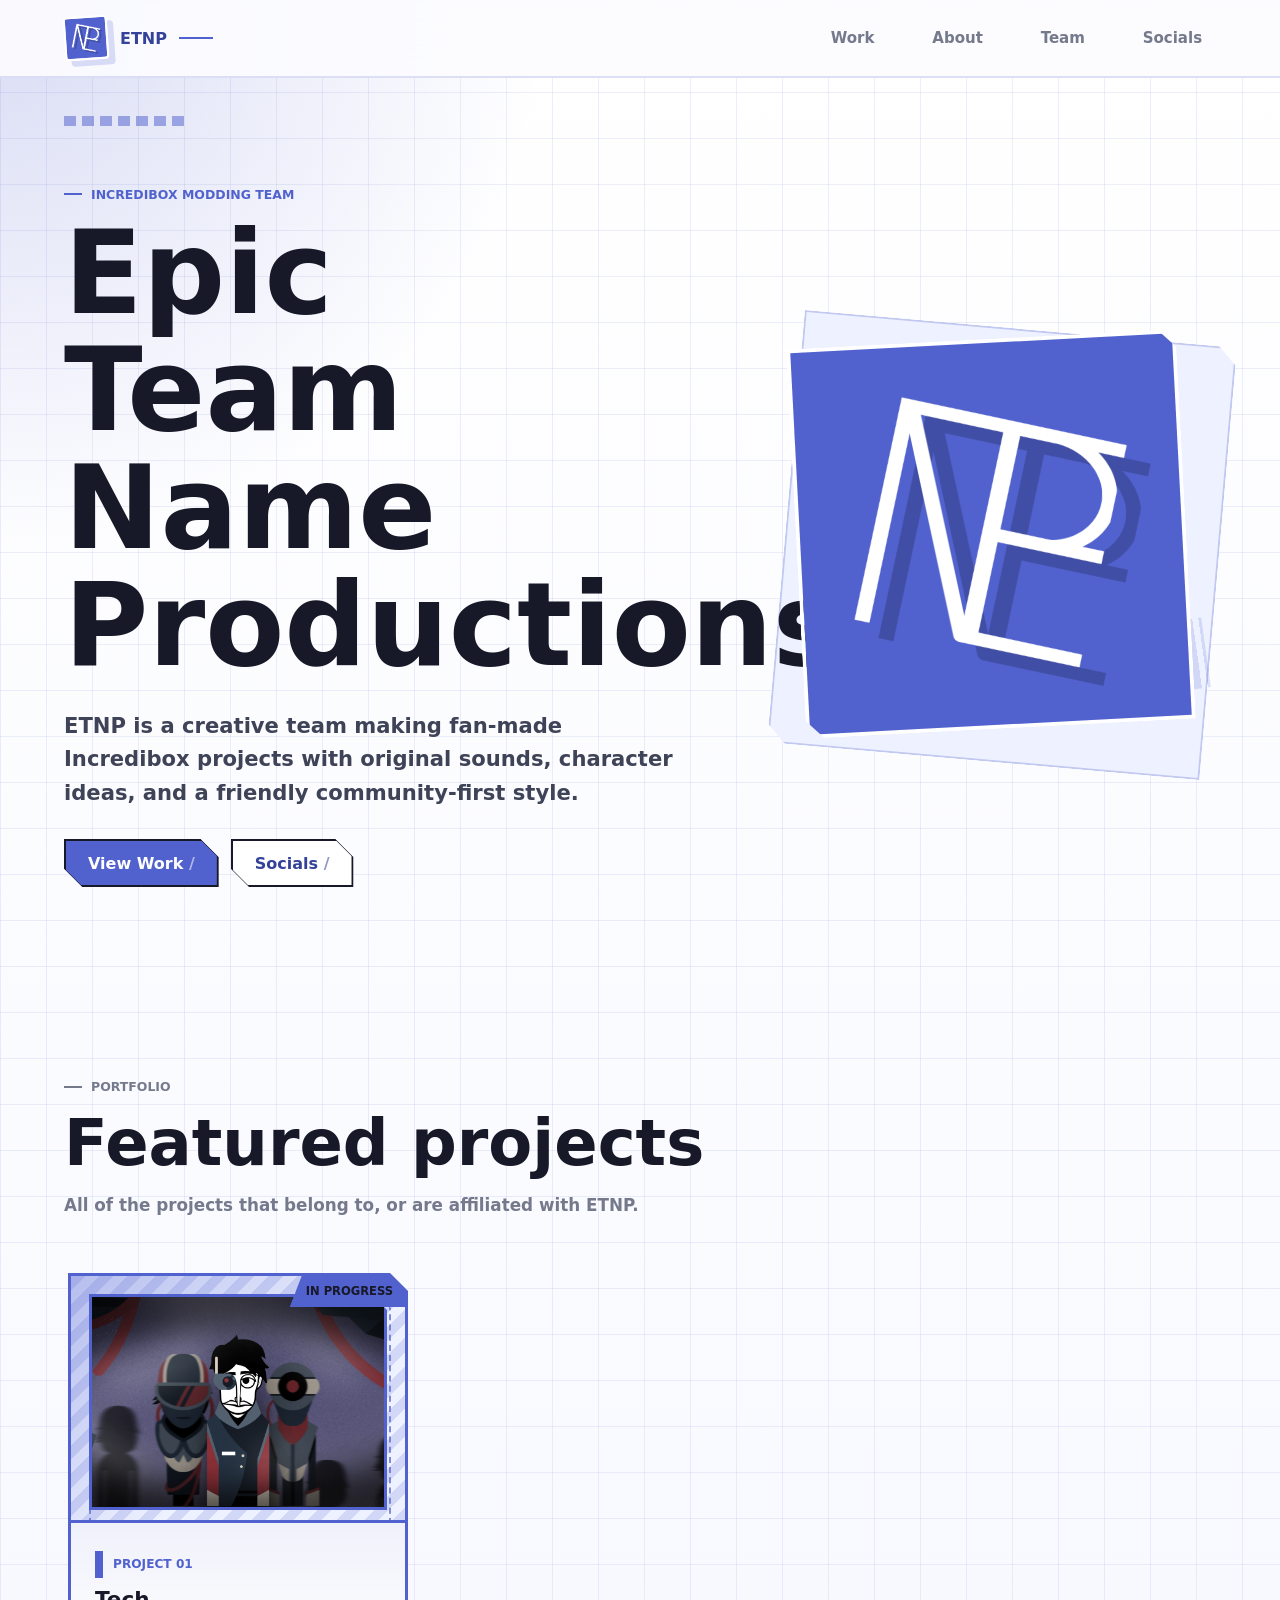
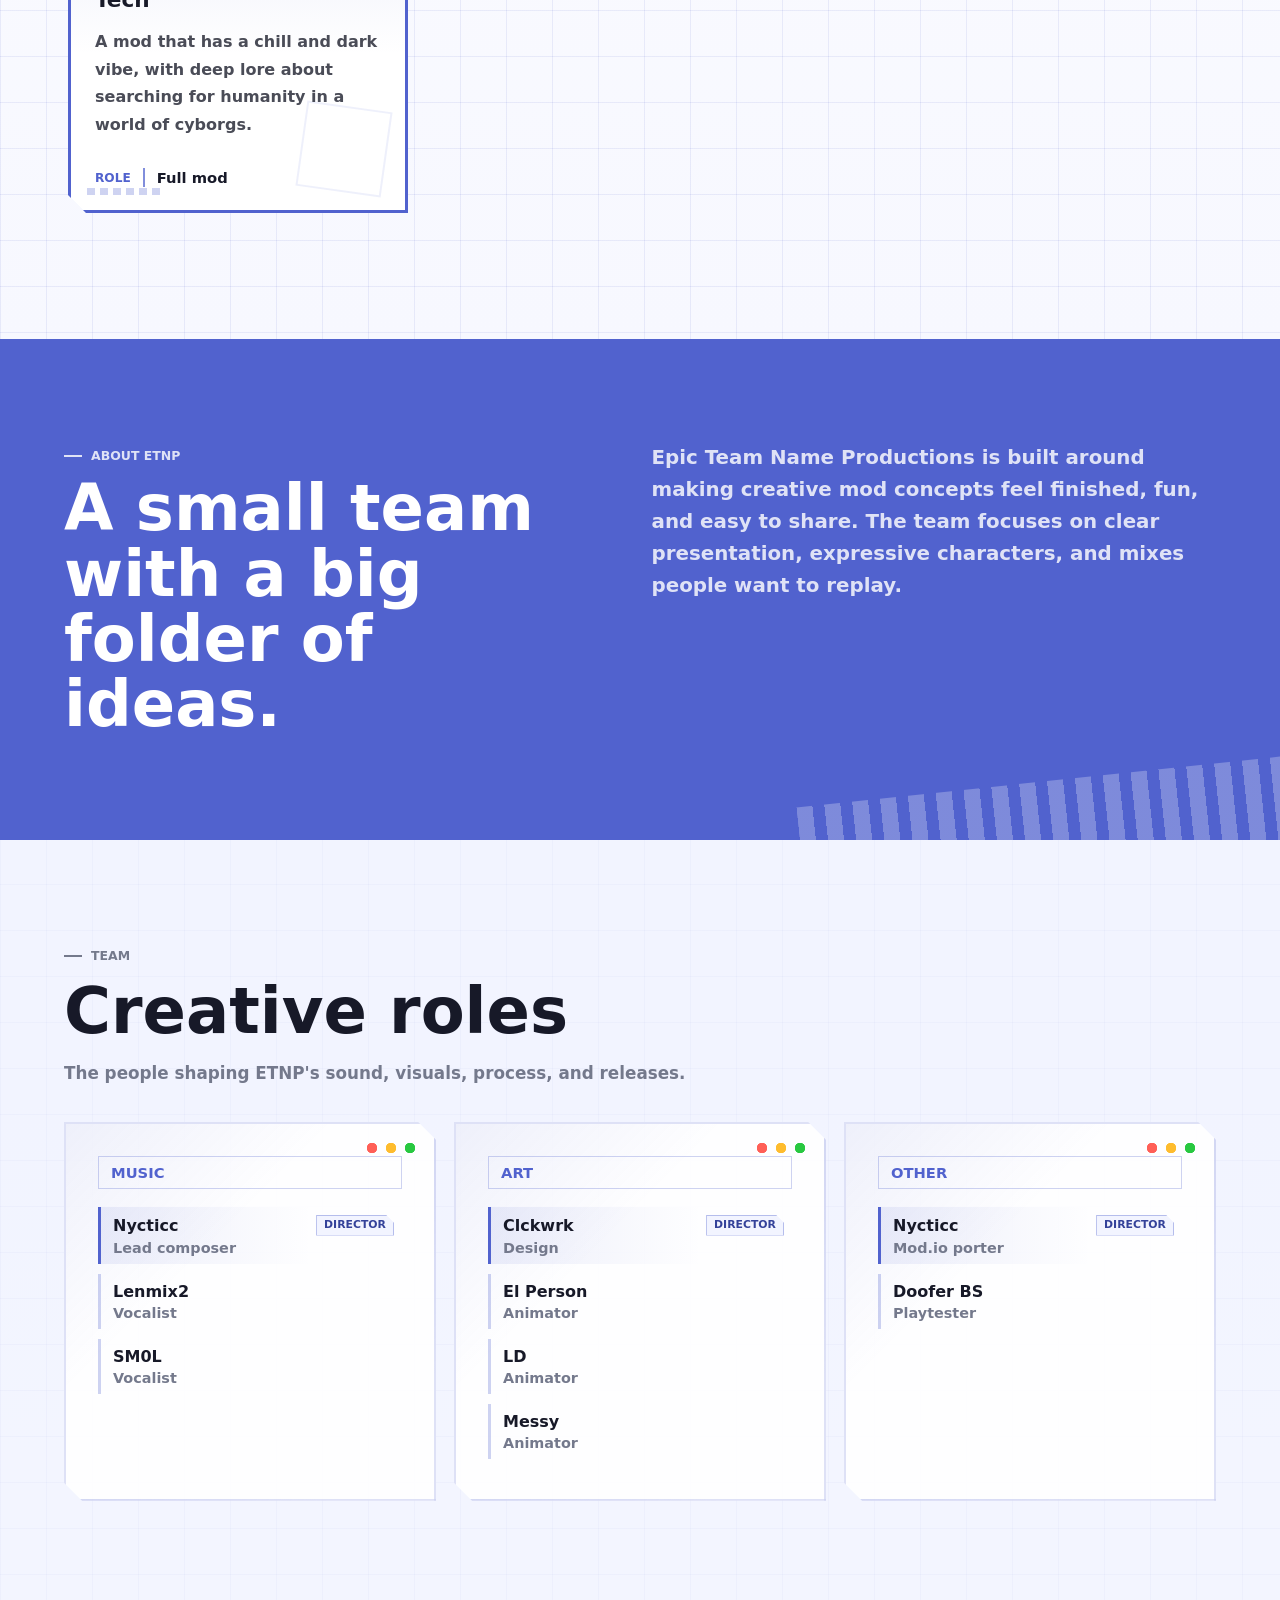
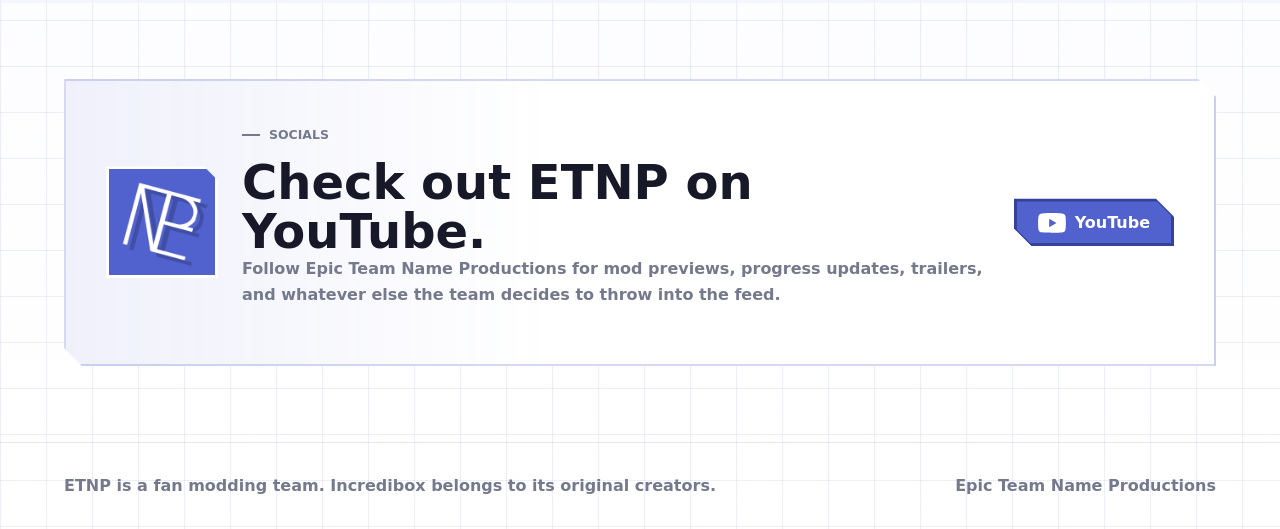
==== index.html @ 8eb2a7d9 "Add files via upload" ====
<!DOCTYPE html>
<html lang="en">
<head>
  <meta charset="UTF-8">
  <meta name="viewport" content="width=device-width, initial-scale=1.0">
  <title>ETNP | Epic Team Name Productions</title>
  <meta name="description" content="Epic Team Name Productions is an Incredibox modding team portfolio.">
  <link rel="stylesheet" href="styles.css">
</head>
<body>
  <header class="site-header">
    <a class="brand" href="#top" aria-label="ETNP home">
      <img src="assets/etnp-logo.png" alt="ETNP logo">
      <span>ETNP</span>
    </a>
    <nav aria-label="Primary navigation">
      <a href="#work">Work</a>
      <a href="#about">About</a>
      <a href="#team">Team</a>
      <a href="#socials">Socials</a>
    </nav>
  </header>

  <main id="top">
    <section class="hero">
      <div class="hero-copy">
        <p class="kicker">Incredibox modding team</p>
        <h1>Epic Team Name Productions</h1>
        <p class="intro">ETNP is a creative team making fan-made Incredibox projects with original sounds, character ideas, and a friendly community-first style.</p>
        <div class="hero-actions">
          <a class="button primary" href="#work"><span>View Work</span></a>
          <a class="button secondary" href="#socials"><span>Socials</span></a>
        </div>
      </div>
      <div class="hero-logo" aria-hidden="true">
        <img src="assets/etnp-logo.png" alt="">
      </div>
    </section>

    <section class="section work" id="work">
      <div class="section-heading">
        <p class="kicker">Portfolio</p>
        <h2>Featured projects</h2>
        <p>All of the projects that belong to, or are affiliated with ETNP.</p>
      </div>
      <div class="project-slider">
        <div class="project-controls" aria-label="Project slider controls">
          <button class="slider-button" type="button" data-project-scroll="-1" aria-label="Previous project">‹</button>
          <button class="slider-button" type="button" data-project-scroll="1" aria-label="Next project">›</button>
        </div>
        <div class="project-viewport" id="projectSlider" tabindex="0" aria-label="Scrollable project cards">
          <div class="project-grid">
            <!--
              To add a card: copy from CARD START through CARD END and paste it inside this project-grid.
              To remove a card: delete from CARD START through CARD END.
              Every card uses the exact same structure. Edit colors, status, image, title, text, and details.
              Set href to the local project page that this card should open.
              --tile-main is the accent, --tile-bg is the image/background area, --tile-panel is behind text, and --tile-ink is text.
            -->
            <!-- CARD START: delete from this line through CARD END to remove this card. -->
            <a class="project-card tech-card" href="projects/tech.html" style="--tile-main: #ab2934; --tile-bg: #151c26; --tile-panel: #211923; --tile-ink: #f3d4d6;" data-status="in progress" aria-label="Open the Tech project page">
              <div class="project-image">
                <img src="assets/tech-logo.png" alt="Project preview placeholder">
              </div>
              <div class="project-info">
                <p class="project-label">Project 01</p>
                <h3>Tech</h3>
                <p>A mod that has a chill and dark vibe, with deep lore about searching for humanity in a world of cyborgs.</p>
                <div class="project-meta" aria-label="Project details">
                  <span>Role</span>
                  <strong>Full mod</strong>
                </div>
              </div>
            </a>
            <!-- CARD END -->

            
            </div>
        </div>
      </div>
    </section>

    <section class="section about" id="about">
      <div>
        <p class="kicker">About ETNP</p>
        <h2>A small team with a big folder of ideas.</h2>
      </div>
      <p>Epic Team Name Productions is built around making creative mod concepts feel finished, fun, and easy to share. The team focuses on clear presentation, expressive characters, and mixes people want to replay.</p>
    </section>

    <section class="section team" id="team">
      <div class="section-heading">
        <p class="kicker">Team</p>
        <h2>Creative roles</h2>
        <p>The people shaping ETNP's sound, visuals, process, and releases.</p>
      </div>
      <div class="team-list">
        <article data-role="Music">
          <ul class="member-list">
            <li class="is-director">
              <span class="member-name">Nycticc</span>
              <span class="member-title">Lead composer</span>
              <strong>Director</strong>
            </li>
            <li>
              <span class="member-name">Lenmix2</span>
              <span class="member-title">Vocalist</span>
            </li>
            <li>
              <span class="member-name">SM0L</span>
              <span class="member-title">Vocalist</span>
            </li>
          </ul>
        </article>
        <article data-role="Art">
          <ul class="member-list">
            <li class="is-director">
              <span class="member-name">Clckwrk</span>
              <span class="member-title">Design</span>
              <strong>Director</strong>
            </li>
            <li>
              <span class="member-name">El Person</span>
              <span class="member-title">Animator</span>
            </li>
            <li>
              <span class="member-name">LD</span>
              <span class="member-title">Animator</span>
            </li>
            <li>
              <span class="member-name">Messy</span>
              <span class="member-title">Animator</span>
            </li>
            <li>
              <span class="member-name">Steze</span>
              <span class="member-title">Animator</span>
            </li>
            <li>
              <span class="member-name">Hexaopaz</span>
              <span class="member-title">Teaser animator</span>
            </li>
            <li>
              <span class="member-name">Edynwkase</span>
              <span class="member-title">Concept artist</span>
            </li>
            <li>
              <span class="member-name">Toha</span>
              <span class="member-title">Concept artist</span>
            </li>
          </ul>
        </article>
        <article data-role="Other">
          <ul class="member-list">
            <li class="is-director">
              <span class="member-name">Nycticc</span>
              <span class="member-title">Mod.io porter</span>
              <strong>Director</strong>
            </li>
            <li>
              <span class="member-name">Doofer BS</span>
              <span class="member-title">Playtester</span>
            </li>
          </ul>
        </article>
      </div>
    </section>

    <section class="contact" id="socials">
      <img src="assets/etnp-logo.png" alt="ETNP logo mark">
      <div>
        <p class="kicker">Socials</p>
        <h2>Check out ETNP on YouTube.</h2>
        <p>Follow Epic Team Name Productions for mod previews, progress updates, trailers, and whatever else the team decides to throw into the feed.</p>
      </div>
      <a class="button primary social-button" href="https://youtube.com/@epicteamnameproductions?si=JfxLOUmA2asnbASn">
        <svg class="youtube-icon" viewBox="0 0 28 20" aria-hidden="true" focusable="false">
          <path d="M27.4 3.1c-.3-1.2-1.2-2.1-2.4-2.4C22.9.1 14 .1 14 .1S5.1.1 3 .7C1.8 1 .9 1.9.6 3.1.1 5.3.1 10 .1 10s0 4.7.5 6.9c.3 1.2 1.2 2.1 2.4 2.4 2.1.6 11 .6 11 .6s8.9 0 11-.6c1.2-.3 2.1-1.2 2.4-2.4.5-2.2.5-6.9.5-6.9s0-4.7-.5-6.9Z"></path>
          <path d="M11.2 14.2V5.8l7.3 4.2-7.3 4.2Z"></path>
        </svg>
        <span>YouTube</span>
      </a>
    </section>
  </main>

  <footer>
    <p>ETNP is a fan modding team. Incredibox belongs to its original creators.</p>
    <p>Epic Team Name Productions</p>
  </footer>
  <script src="script.js"></script>
</body>
</html>
---- styles.css ----
:root {
  --brand: #5162ce;
  --brand-dark: #34429a;
  --brand-soft: #eef1ff;
  --project-card-width: 340px;
  --project-card-height: 540px;
  --ink: #171928;
  --text: #3f4357;
  --muted: #74798c;
  --paper: #fcfcff;
  --panel: #ffffff;
  --line: rgba(23, 25, 40, 0.1);
  --shadow: 0 22px 60px rgba(36, 46, 112, 0.12);
  --angle: polygon(0 0, calc(100% - 18px) 0, 100% 18px, 100% 100%, 18px 100%, 0 calc(100% - 18px));
}

@property --card-main {
  syntax: "<color>";
  inherits: true;
  initial-value: #5162ce;
}

@property --card-bg {
  syntax: "<color>";
  inherits: true;
  initial-value: #eef1ff;
}

@property --card-panel {
  syntax: "<color>";
  inherits: true;
  initial-value: #ffffff;
}

@property --card-ink {
  syntax: "<color>";
  inherits: true;
  initial-value: #171928;
}
* {
  box-sizing: border-box;
}

html {
  scroll-behavior: smooth;
}

body {
  margin: 0;
  background:
    linear-gradient(90deg, color-mix(in srgb, var(--brand) 10%, transparent) 1px, transparent 1px),
    linear-gradient(180deg, color-mix(in srgb, var(--brand) 10%, transparent) 1px, transparent 1px),
    radial-gradient(circle at top left, color-mix(in srgb, var(--brand) 22%, transparent), transparent 34rem),
    linear-gradient(180deg, #ffffff 0%, #f7f8ff 52%, #ffffff 100%);
  background-size: 46px 46px, 46px 46px, auto, auto;
  color: var(--ink);
  font-family: Inter, ui-sans-serif, system-ui, -apple-system, BlinkMacSystemFont, "Segoe UI", sans-serif;
  transition: background 260ms ease;
}

body,
.site-header,
.brand,
.brand::after,
.brand img,
nav a,
nav a::before,
nav a::after,
.hero::before,
.kicker,
.button::after,
.hero-logo::before,
.hero-logo::after,
.about,
.team,
.contact,
.team-list article,
.team-list article::before,
.team-list article::after {
  transition:
    background 260ms ease,
    background-color 260ms ease,
    border-color 260ms ease,
    box-shadow 260ms ease,
    color 260ms ease,
    opacity 260ms ease,
    transform 160ms ease;
}

a {
  color: inherit;
  text-decoration: none;
}

.site-header {
  position: sticky;
  top: 0;
  z-index: 10;
  display: flex;
  align-items: center;
  justify-content: space-between;
  gap: 22px;
  padding: 16px clamp(18px, 5vw, 72px);
  background: rgba(252, 252, 255, 0.9);
  border-bottom: 2px solid color-mix(in srgb, var(--brand) 18%, transparent);
  backdrop-filter: blur(18px);
}

.brand {
  position: relative;
  display: inline-flex;
  align-items: center;
  gap: 12px;
  color: var(--brand-dark);
  font-weight: 800;
}

.brand::after {
  width: 34px;
  height: 2px;
  content: "";
  background: var(--brand);
}

.brand img {
  width: 44px;
  height: 44px;
  border: 2px solid #fff;
  border-radius: 4px;
  object-fit: cover;
  box-shadow: 6px 6px 0 color-mix(in srgb, var(--brand) 20%, transparent);
  transform: rotate(-4deg);
}

nav {
  display: flex;
  align-items: center;
  gap: clamp(12px, 3vw, 30px);
  color: var(--muted);
  font-size: 0.94rem;
  font-weight: 700;
}

nav a {
  position: relative;
  padding: 8px 4px;
  transition: color 160ms ease, transform 160ms ease;
}

nav a::before,
nav a::after {
  color: var(--brand);
  opacity: 0;
  transition: opacity 160ms ease, transform 160ms ease;
}

nav a::before {
  content: "[";
  margin-right: 3px;
  transform: translateX(4px);
}

nav a::after {
  content: "]";
  margin-left: 3px;
  transform: translateX(-4px);
}

nav a:hover,
nav a:focus-visible {
  color: var(--brand);
  transform: translateY(-1px);
}

nav a:hover::before,
nav a:hover::after,
nav a:focus-visible::before,
nav a:focus-visible::after {
  opacity: 1;
  transform: translateX(0);
}

.hero {
  position: relative;
  min-height: calc(100vh - 75px);
  display: grid;
  grid-template-columns: minmax(280px, 1fr) minmax(260px, 0.72fr);
  align-items: center;
  gap: clamp(32px, 6vw, 86px);
  padding: clamp(52px, 8vw, 112px) clamp(18px, 5vw, 72px) clamp(44px, 7vw, 84px);
}

.hero::before {
  position: absolute;
  left: clamp(18px, 5vw, 72px);
  top: 38px;
  width: 126px;
  height: 10px;
  content: "";
  background: repeating-linear-gradient(90deg, var(--brand) 0 12px, transparent 12px 18px);
  opacity: 0.52;
  z-index: 0;
}

.hero-copy {
  position: relative;
  z-index: 1;
  max-width: 760px;
}

.kicker {
  display: inline-flex;
  align-items: center;
  gap: 9px;
  margin: 0 0 13px;
  color: var(--brand);
  font-size: 0.78rem;
  font-weight: 800;
  letter-spacing: 0;
  text-transform: uppercase;
}

.kicker::before {
  width: 18px;
  height: 2px;
  content: "";
  background: currentColor;
}

h1,
h2,
h3,
p {
  margin-top: 0;
}

h1,
h2 {
  letter-spacing: 0;
  line-height: 1.02;
}

h1 {
  max-width: 11ch;
  margin-bottom: 24px;
  font-size: clamp(3.7rem, 9vw, 8rem);
  font-weight: 900;
  text-wrap: balance;
}

h2 {
  margin-bottom: 0;
  font-size: clamp(2rem, 5vw, 4.4rem);
  font-weight: 800;
}

h3 {
  margin-bottom: 10px;
  font-size: 1.22rem;
}

.intro {
  max-width: 660px;
  color: var(--text);
  font-size: clamp(1.08rem, 2vw, 1.32rem);
  font-weight: 600;
  line-height: 1.58;
}

.hero-actions {
  display: flex;
  flex-wrap: wrap;
  gap: 12px;
  margin-top: 30px;
}

.button {
  position: relative;
  display: inline-flex;
  min-height: 48px;
  align-items: center;
  justify-content: center;
  border: 0;
  border-radius: 0;
  clip-path: var(--angle);
  padding: 0 24px;
  font-weight: 800;
  isolation: isolate;
  transition: transform 160ms ease;
}

.button::before {
  position: absolute;
  inset: 0;
  z-index: -2;
  content: "";
  background: var(--ink);
  clip-path: var(--angle);
}

.button::after {
  position: absolute;
  inset: 2px;
  z-index: -1;
  content: "";
  clip-path: polygon(0 0, calc(100% - 15px) 0, 100% 15px, 100% 100%, 15px 100%, 0 calc(100% - 15px));
  transition: transform 160ms ease, background 160ms ease;
}

.button span::after {
  content: "  /";
  color: currentColor;
  opacity: 0.55;
}

.social-button {
  align-items: center;
  gap: 9px;
}

.social-button > span::after {
  content: "";
}

.youtube-icon {
  width: 28px;
  height: 20px;
  flex: 0 0 auto;
  fill: currentColor;
  transform: translateY(1px);
}

.youtube-icon path:last-child {
  fill: var(--brand);
}

.button:hover,
.button:focus-visible {
  transform: translate(-3px, -3px);
}

.button:hover::after,
.button:focus-visible::after {
  transform: translate(5px, 5px);
}

.button.social-button::before {
  background: var(--brand-dark);
}

.button.social-button::after {
  inset: 3px;
  clip-path: polygon(0 0, calc(100% - 14px) 0, 100% 14px, 100% 100%, 14px 100%, 0 calc(100% - 14px));
}

.button.social-button:hover,
.button.social-button:focus-visible {
  box-shadow: 6px 6px 0 color-mix(in srgb, var(--brand-dark) 28%, transparent);
}

.button.social-button:hover::after,
.button.social-button:focus-visible::after {
  transform: none;
}

.button.primary {
  color: #fff;
}

.button.primary::after {
  background: var(--brand);
}

.button.secondary {
  color: var(--brand-dark);
}

.button.secondary::after {
  background: #fff;
}

.hero-logo {
  position: relative;
  display: grid;
  place-items: center;
}

.hero-logo::before {
  position: absolute;
  width: min(74vw, 430px);
  aspect-ratio: 1;
  border: 2px solid color-mix(in srgb, var(--brand) 28%, transparent);
  border-radius: 0;
  content: "";
  background: var(--brand-soft);
  clip-path: var(--angle);
  transform: rotate(5deg) translate(12px, 10px);
}

.hero-logo::after {
  position: absolute;
  right: 2%;
  bottom: 7%;
  width: 44%;
  height: 18%;
  content: "";
  background: repeating-linear-gradient(90deg, var(--brand) 0 9px, transparent 9px 15px);
  opacity: 0.18;
  transform: rotate(-8deg);
}

.hero-logo img {
  position: relative;
  z-index: 1;
  width: min(72vw, 390px);
  aspect-ratio: 1;
  border: 4px solid #fff;
  border-radius: 0;
  object-fit: cover;
  box-shadow: var(--shadow);
  clip-path: var(--angle);
  transform: rotate(-3deg);
}

.section {
  padding: clamp(58px, 8vw, 104px) clamp(18px, 5vw, 72px);
}

.section-heading {
  max-width: 860px;
  margin-bottom: 34px;
}

.section-heading p,
.about > p,
.team-list p,
.contact p,
footer {
  color: var(--muted);
  font-weight: 600;
  line-height: 1.62;
}

.section-heading > p:last-child {
  max-width: 660px;
  margin-top: 16px;
  font-size: 1.05rem;
}

.project-slider {
  display: grid;
  gap: 16px;
}

.project-controls {
  display: flex;
  justify-content: flex-end;
  gap: 10px;
}

.slider-button {
  display: grid;
  place-items: center;
  width: 44px;
  height: 40px;
  padding: 0 0 7px;
  border: 2px solid var(--ink);
  color: var(--brand-dark);
  background: #fff;
  clip-path: polygon(0 0, calc(100% - 12px) 0, 100% 12px, 100% 100%, 12px 100%, 0 calc(100% - 12px));
  cursor: pointer;
  font: 900 1.85rem/1 Inter, ui-sans-serif, system-ui, sans-serif;
  transition: transform 160ms ease, box-shadow 160ms ease, opacity 160ms ease;
}

.slider-button:hover,
.slider-button:focus-visible {
  box-shadow: 5px 5px 0 color-mix(in srgb, var(--brand) 26%, transparent);
  transform: translate(-2px, -2px);
}

.slider-button:disabled {
  cursor: not-allowed;
  opacity: 0.42;
  transform: none;
  box-shadow: none;
}

.slider-button[hidden] {
  display: none;
}

.project-viewport {
  max-width: 100%;
  overflow-x: auto;
  overflow-y: hidden;
  padding: 4px 16px 24px 4px;
  scroll-behavior: smooth;
  scroll-snap-type: x mandatory;
  scrollbar-color: var(--brand) color-mix(in srgb, var(--brand-soft) 70%, #fff);
}

.project-viewport:focus-visible {
  outline: 3px solid color-mix(in srgb, var(--brand) 46%, transparent);
  outline-offset: 8px;
}

.project-viewport::-webkit-scrollbar {
  height: 12px;
}

.project-viewport::-webkit-scrollbar-track {
  background: color-mix(in srgb, var(--brand-soft) 70%, #fff);
}

.project-viewport::-webkit-scrollbar-thumb {
  border: 3px solid color-mix(in srgb, var(--brand-soft) 70%, #fff);
  background: var(--brand);
}

.project-grid {
  display: flex;
  width: max-content;
  gap: 22px;
}

.project-card,
.team-list article {
  position: relative;
  border: 2px solid color-mix(in srgb, var(--brand) 18%, transparent);
  border-radius: 0;
  background: rgba(255, 255, 255, 0.9);
  box-shadow: 8px 8px 0 color-mix(in srgb, var(--brand) 12%, transparent);
  clip-path: var(--angle);
  overflow: hidden;
  transition: transform 180ms ease, box-shadow 180ms ease, border-color 180ms ease;
}

.team-list article {
  display: flex;
  min-height: 320px;
  flex-direction: column;
  padding: clamp(22px, 3vw, 32px);
  background:
    linear-gradient(135deg, color-mix(in srgb, var(--brand) 9%, transparent), transparent 36%),
    rgba(255, 255, 255, 0.9);
}

.project-card {
  --tile-main: var(--brand);
  --tile-bg: var(--brand-soft);
  --tile-panel: #ffffff;
  --tile-ink: var(--ink);
  --card-main: var(--brand);
  --card-bg: var(--brand-soft);
  --card-panel: #ffffff;
  --card-ink: var(--ink);
  display: grid;
  grid-template-rows: auto 1fr;
  width: var(--project-card-width);
  height: var(--project-card-height);
  flex: 0 0 var(--project-card-width);
  scroll-snap-align: start;
  border-color: var(--card-main);
  background: var(--card-bg);
  box-shadow: 10px 10px 0 color-mix(in srgb, var(--card-main) 20%, transparent);
  transition:
    transform 180ms ease,
    box-shadow 180ms ease,
    border-color 180ms ease,
    background-color 180ms ease;
}

.project-card:hover,
.project-card:focus-visible {
  --card-main: var(--tile-main);
  --card-bg: var(--tile-bg);
  --card-panel: var(--tile-panel);
  --card-ink: var(--tile-ink);
}

.project-card::before,
.project-card::after,
.project-image,
.project-image::before,
.project-image img,
.project-info,
.project-info::after,
.project-card .project-label,
.project-card h3,
.project-card p,
.project-meta span,
.project-meta strong {
  transition:
    color 180ms ease,
    border-color 180ms ease,
    background-color 180ms ease,
    box-shadow 180ms ease,
    opacity 180ms ease;
}
.project-card::before {
  position: absolute;
  right: 0;
  top: 0;
  z-index: 2;
  padding: 8px 12px 9px 16px;
  color: var(--card-ink);
  content: attr(data-status);
  background: var(--card-main);
  clip-path: polygon(12px 0, 100% 0, 100% 100%, 0 100%);
  font-size: 0.72rem;
  font-weight: 800;
  text-transform: uppercase;
}

.project-card::after,
.team-list article::after {
  position: absolute;
  right: 18px;
  top: 18px;
  width: 62px;
  height: 7px;
  content: "";
  background: repeating-linear-gradient(90deg, var(--brand) 0 8px, transparent 8px 13px);
  opacity: 0.28;
}

.team-list article::after {
  width: 50px;
  height: 12px;
  background:
    radial-gradient(circle at 6px 6px, #ff5f57 0 5px, transparent 5.5px),
    radial-gradient(circle at 25px 6px, #febc2e 0 5px, transparent 5.5px),
    radial-gradient(circle at 44px 6px, #28c840 0 5px, transparent 5.5px);
  opacity: 1;
}

.project-card::after {
  left: 16px;
  right: auto;
  top: auto;
  bottom: 15px;
  width: 78px;
  background: repeating-linear-gradient(90deg, var(--card-main) 0 8px, transparent 8px 13px);
}

.project-card:hover,
.team-list article:hover {
  border-color: color-mix(in srgb, var(--brand) 40%, transparent);
  box-shadow: 14px 14px 0 color-mix(in srgb, var(--brand) 18%, transparent);
  transform: translate(-3px, -3px);
}

.project-card:hover {
  border-color: color-mix(in srgb, var(--card-main) 58%, transparent);
  box-shadow: 15px 15px 0 color-mix(in srgb, var(--card-main) 26%, transparent);
}

.project-image {
  position: relative;
  height: 244px;
  padding: 18px 18px 0;
  background:
    repeating-linear-gradient(135deg, color-mix(in srgb, var(--card-main) 18%, transparent) 0 10px, transparent 10px 20px),
    linear-gradient(135deg, color-mix(in srgb, var(--card-main) 36%, transparent), transparent 58%),
    var(--card-bg);
}

.project-image::before {
  position: absolute;
  left: 18px;
  top: 18px;
  width: calc(100% - 36px);
  height: calc(100% - 18px);
  content: "";
  border: 2px dashed color-mix(in srgb, var(--card-main) 70%, transparent);
  clip-path: polygon(0 0, calc(100% - 14px) 0, 100% 14px, 100% 100%, 0 100%);
}

.project-image img {
  position: relative;
  z-index: 1;
  width: 100%;
  height: 216px;
  display: block;
  border: 3px solid var(--card-main);
  object-fit: cover;
  clip-path: polygon(0 0, calc(100% - 16px) 0, 100% 16px, 100% 100%, 0 100%);
  box-shadow: 0 14px 30px color-mix(in srgb, var(--card-main) 18%, transparent);
}

.project-info {
  position: relative;
  display: flex;
  flex-direction: column;
  gap: 10px;
  min-height: 0;
  padding: 28px 24px 30px;
  border-top: 3px solid var(--card-main);
  background:
    linear-gradient(180deg, color-mix(in srgb, var(--card-main) 9%, transparent), transparent 46%),
    var(--card-panel);
}

.project-info > * {
  position: relative;
  z-index: 1;
}

.project-info::after {
  position: absolute;
  right: 18px;
  bottom: 18px;
  width: 82px;
  height: 82px;
  content: "";
  border: 2px solid color-mix(in srgb, var(--card-main) 28%, transparent);
  opacity: 0.34;
  transform: rotate(8deg);
}

.project-label {
  align-self: flex-start;
  margin-bottom: 2px;
  border-left: 8px solid var(--card-main);
  padding: 3px 0 3px 10px;
  color: var(--card-main);
  font-size: 0.76rem;
  font-weight: 800;
  text-transform: uppercase;
}

.project-card h3 {
  margin-bottom: 6px;
  color: var(--card-ink);
  font-size: 1.35rem;
  line-height: 1.12;
}

.project-card p {
  max-width: 34ch;
  margin-bottom: 0;
  color: color-mix(in srgb, var(--card-ink) 78%, var(--card-panel));
  font-weight: 700;
  line-height: 1.72;
}

.project-card .project-label {
  color: var(--card-main);
}

.project-meta {
  display: grid;
  grid-template-columns: auto 1fr;
  gap: 12px;
  align-items: center;
  margin-top: auto;
  padding-top: 20px;
}

.project-meta span {
  color: var(--card-main);
  font-size: 0.76rem;
  font-weight: 800;
  text-transform: uppercase;
}

.project-meta strong {
  min-width: 0;
  border-left: 2px solid color-mix(in srgb, var(--card-main) 72%, transparent);
  padding-left: 12px;
  color: var(--card-ink);
  font-size: 0.92rem;
  line-height: 1.3;
}

.about {
  position: relative;
  display: grid;
  grid-template-columns: minmax(260px, 0.95fr) minmax(280px, 1.05fr);
  gap: clamp(28px, 6vw, 78px);
  align-items: start;
  background: var(--brand);
  color: #fff;
  overflow: hidden;
}

.about::after {
  position: absolute;
  inset: auto -40px -36px auto;
  width: min(54vw, 520px);
  height: 96px;
  content: "";
  background: repeating-linear-gradient(90deg, rgba(255, 255, 255, 0.26) 0 16px, transparent 16px 28px);
  transform: rotate(-6deg);
}

.about .kicker,
.about > p {
  color: rgba(255, 255, 255, 0.82);
}

.about > p {
  max-width: 720px;
  margin: 0;
  font-size: clamp(1.08rem, 2vw, 1.24rem);
}

.team {
  background: rgba(238, 241, 255, 0.66);
}

.team-list {
  display: grid;
  grid-template-columns: repeat(auto-fit, minmax(min(100%, 250px), 1fr));
  gap: 18px;
}

.team-list article::before {
  display: inline-block;
  margin-bottom: 18px;
  padding: 7px 12px;
  border: 1px solid color-mix(in srgb, var(--brand) 28%, transparent);
  color: var(--brand);
  content: attr(data-role);
  font-size: 0.92rem;
  font-weight: 800;
  text-transform: uppercase;
}

.member-list {
  display: grid;
  gap: 10px;
  max-height: 260px;
  margin: 0;
  padding: 0;
  overflow-y: auto;
  padding-right: 8px;
  list-style: none;
  scrollbar-color: var(--brand) color-mix(in srgb, var(--brand-soft) 70%, #fff);
}

.member-list::-webkit-scrollbar {
  width: 10px;
}

.member-list::-webkit-scrollbar-track {
  background: color-mix(in srgb, var(--brand-soft) 70%, #fff);
}

.member-list::-webkit-scrollbar-thumb {
  border: 3px solid color-mix(in srgb, var(--brand-soft) 70%, #fff);
  background: var(--brand);
}

.member-list li {
  display: grid;
  grid-template-columns: minmax(0, 1fr) auto;
  gap: 4px 12px;
  align-items: center;
  border-left: 3px solid color-mix(in srgb, var(--brand) 28%, transparent);
  padding: 8px 0 8px 12px;
}

.member-name {
  color: var(--ink);
  font-weight: 800;
  line-height: 1.2;
}

.member-title {
  grid-column: 1 / -1;
  color: var(--muted);
  font-size: 0.9rem;
  font-weight: 600;
}

.member-list strong {
  grid-column: 2;
  grid-row: 1;
  border: 1px solid color-mix(in srgb, var(--brand) 38%, transparent);
  padding: 4px 7px;
  color: var(--brand-dark);
  background: color-mix(in srgb, var(--brand-soft) 76%, #fff);
  clip-path: polygon(0 0, calc(100% - 8px) 0, 100% 8px, 100% 100%, 0 100%);
  font-size: 0.68rem;
  line-height: 1;
  text-transform: uppercase;
}

.member-list .is-director {
  border-left-color: var(--brand);
  background: linear-gradient(90deg, color-mix(in srgb, var(--brand) 10%, transparent), transparent 72%);
}

.empty-role {
  margin: 0;
  color: var(--muted);
  font-weight: 600;
}

.contact {
  position: relative;
  display: grid;
  grid-template-columns: auto minmax(240px, 1fr) auto;
  gap: 24px;
  align-items: center;
  margin: clamp(34px, 6vw, 76px) clamp(18px, 5vw, 72px);
  border: 2px solid color-mix(in srgb, var(--brand) 24%, transparent);
  border-radius: 0;
  padding: clamp(22px, 4vw, 40px);
  background:
    linear-gradient(90deg, color-mix(in srgb, var(--brand) 9%, transparent), transparent 42%),
    #fff;
  box-shadow: 12px 12px 0 color-mix(in srgb, var(--brand) 16%, transparent);
  clip-path: var(--angle);
}

.contact img {
  width: 112px;
  height: 112px;
  border: 3px solid #fff;
  border-radius: 0;
  clip-path: polygon(0 0, calc(100% - 14px) 0, 100% 14px, 100% 100%, 0 100%);
  object-fit: cover;
}

.contact h2 {
  font-size: clamp(1.8rem, 4vw, 3rem);
}

footer {
  display: flex;
  justify-content: space-between;
  gap: 20px;
  padding: 30px clamp(18px, 5vw, 72px);
  border-top: 1px solid var(--line);
}

footer p {
  margin-bottom: 0;
}

@media (max-width: 900px) {
  .site-header,
  footer {
    align-items: flex-start;
    flex-direction: column;
  }

  .hero,
  .about,
  .contact {
    grid-template-columns: 1fr;
  }

  .hero {
    min-height: auto;
  }

  .hero-logo {
    order: -1;
  }

  .hero-logo img {
    width: min(70vw, 330px);
  }

  .hero-logo::before {
    width: min(72vw, 365px);
  }

  .team-list {
    grid-template-columns: 1fr;
  }
}

@media (max-width: 560px) {
  :root {
    --project-card-width: min(82vw, 340px);
    --project-card-height: 540px;
  }

  nav {
    width: 100%;
    justify-content: space-between;
    gap: 8px;
    font-size: 0.82rem;
  }

  h1 {
    font-size: clamp(3rem, 17vw, 4.2rem);
  }

  .button {
    width: 100%;
  }

  .contact img {
    width: 88px;
    height: 88px;
  }
}
.project-card.tech-card,
.project-card.tech-card:hover,
.project-card.tech-card:focus-visible {
  border: 3px solid var(--card-main);
}

.project-card.tech-card:hover {
  box-shadow: 10px 10px 0 color-mix(in srgb, var(--card-main) 20%, transparent);
  filter: none;
  opacity: 1;
}

.project-card:focus-visible {
  outline: 4px solid var(--card-main);
  outline-offset: 5px;
}

.project-page {
  background: var(--project-bg);
  color: var(--project-ink);
}

.project-page .site-header {
  background: color-mix(in srgb, var(--project-bg) 90%, #fff);
  border-color: var(--project-main);
}

.project-page .brand::after {
  background: var(--project-main);
}

.project-page .brand img {
  box-shadow: 6px 6px 0 color-mix(in srgb, var(--project-main) 30%, transparent);
}

.project-page nav a::before,
.project-page nav a::after {
  color: var(--project-main);
}

.project-page .brand,
.project-page nav a,
.project-page .kicker {
  color: var(--project-main);
}

.project-detail {
  min-height: calc(100vh - 76px);
}

.project-detail-hero {
  min-height: 70vh;
  display: grid;
  grid-template-columns: minmax(280px, 1fr) minmax(260px, 0.72fr);
  gap: clamp(32px, 6vw, 84px);
  align-items: center;
  padding: clamp(48px, 8vw, 108px) clamp(18px, 5vw, 72px);
}

.project-detail-copy h1 {
  color: var(--project-ink);
}

.project-detail-copy > p:not(.kicker) {
  max-width: 620px;
  color: color-mix(in srgb, var(--project-ink) 82%, var(--project-bg));
  font-size: clamp(1.08rem, 2vw, 1.3rem);
  font-weight: 650;
  line-height: 1.6;
}

.project-detail-status {
  display: inline-block;
  margin-top: 16px;
  border: 2px solid var(--project-main);
  padding: 8px 12px;
  color: var(--project-ink);
  background: var(--project-panel);
  font-size: 0.8rem;
  font-weight: 800;
  text-transform: uppercase;
}

.project-detail-hero > img {
  width: min(76vw, 460px);
  aspect-ratio: 1;
  border: 4px solid var(--project-main);
  object-fit: cover;
  box-shadow: 14px 14px 0 color-mix(in srgb, var(--project-main) 28%, transparent);
  clip-path: var(--angle);
}

.project-detail-content {
  padding: clamp(54px, 8vw, 96px) clamp(18px, 5vw, 72px);
  color: var(--project-ink);
  background: var(--project-panel);
}

.project-detail-content .kicker {
  color: var(--project-main);
}

.project-detail-content p:last-child {
  max-width: 720px;
  color: color-mix(in srgb, var(--project-ink) 76%, var(--project-panel));
  font-weight: 600;
  line-height: 1.65;
}

@media (max-width: 900px) {
  .project-detail-hero {
    grid-template-columns: 1fr;
  }

  .project-detail-hero > img {
    order: -1;
    width: min(72vw, 360px);
  }
}
.polo-section {
  padding: clamp(54px, 8vw, 96px) clamp(18px, 5vw, 72px);
  color: var(--project-ink);
  background: var(--project-bg);
}

.polo-heading {
  max-width: 760px;
  margin-bottom: 34px;
}

.polo-heading > p:last-child {
  margin-top: 16px;
  color: color-mix(in srgb, var(--project-ink) 78%, var(--project-bg));
  font-weight: 600;
}

.polo-groups {
  display: grid;
  gap: clamp(46px, 7vw, 78px);
}

.polo-group {
  min-width: 0;
}

.polo-group-heading {
  display: flex;
  align-items: center;
  gap: 14px;
  margin-bottom: 20px;
  border-bottom: 2px solid color-mix(in srgb, var(--project-main) 46%, transparent);
  padding-bottom: 12px;
}

.polo-group-heading span {
  color: var(--project-main);
  font-size: 0.76rem;
  font-weight: 800;
}

.polo-group-heading h3 {
  margin: 0;
  color: var(--project-ink);
  font-size: 1.45rem;
}
.polo-grid {
  display: grid;
  align-items: start;
  grid-template-columns: repeat(auto-fit, minmax(min(100%, 200px), 1fr));
  gap: 20px;
}

.polo-card {
  border: 2px solid var(--project-main);
  background: var(--project-panel);
  box-shadow: 9px 9px 0 color-mix(in srgb, var(--project-main) 25%, transparent);
  clip-path: var(--angle);
  overflow: hidden;
}

.polo-card img {
  width: 100%;
  aspect-ratio: 2 / 3;
  display: block;
  border-bottom: 3px solid var(--project-main);
  object-fit: cover;
  object-position: top center;
}

.polo-card > div {
  padding: 20px;
}

.polo-card span {
  display: block;
  margin-bottom: 8px;
  color: var(--project-main);
  font-size: 0.75rem;
  font-weight: 800;
  text-transform: uppercase;
}

.polo-card h3 {
  color: var(--project-ink);
}

.polo-card p {
  margin-bottom: 0;
  color: color-mix(in srgb, var(--project-ink) 76%, var(--project-panel));
  font-weight: 600;
  line-height: 1.55;
}
.polo-description {
  margin-top: 12px;
  border-top: 1px solid color-mix(in srgb, var(--project-main) 48%, transparent);
  padding-top: 10px;
}

.polo-description summary {
  display: flex;
  align-items: center;
  justify-content: space-between;
  gap: 12px;
  color: var(--project-main);
  cursor: pointer;
  font-size: 0.8rem;
  font-weight: 800;
  list-style: none;
  text-transform: uppercase;
}

.polo-description summary::-webkit-details-marker {
  display: none;
}

.polo-description summary::after {
  content: "+";
  font-size: 1.15rem;
  line-height: 1;
}

.polo-description[open] summary::after {
  content: "-";
}

.polo-description p {
  margin-top: 12px;
}
@media (max-width: 1100px) {
  .polo-grid {
    grid-template-columns: repeat(3, minmax(0, 1fr));
  }
}

@media (max-width: 700px) {
  .polo-grid {
    grid-template-columns: repeat(2, minmax(0, 1fr));
  }
}

@media (max-width: 420px) {
  .polo-grid {
    grid-template-columns: 1fr;
  }
}
.polo-description[open] p {
  animation: polo-lore-in 180ms ease-out both;
}

@keyframes polo-lore-in {
  from {
    opacity: 0;
    transform: translateY(-6px);
  }

  to {
    opacity: 1;
    transform: translateY(0);
  }
}
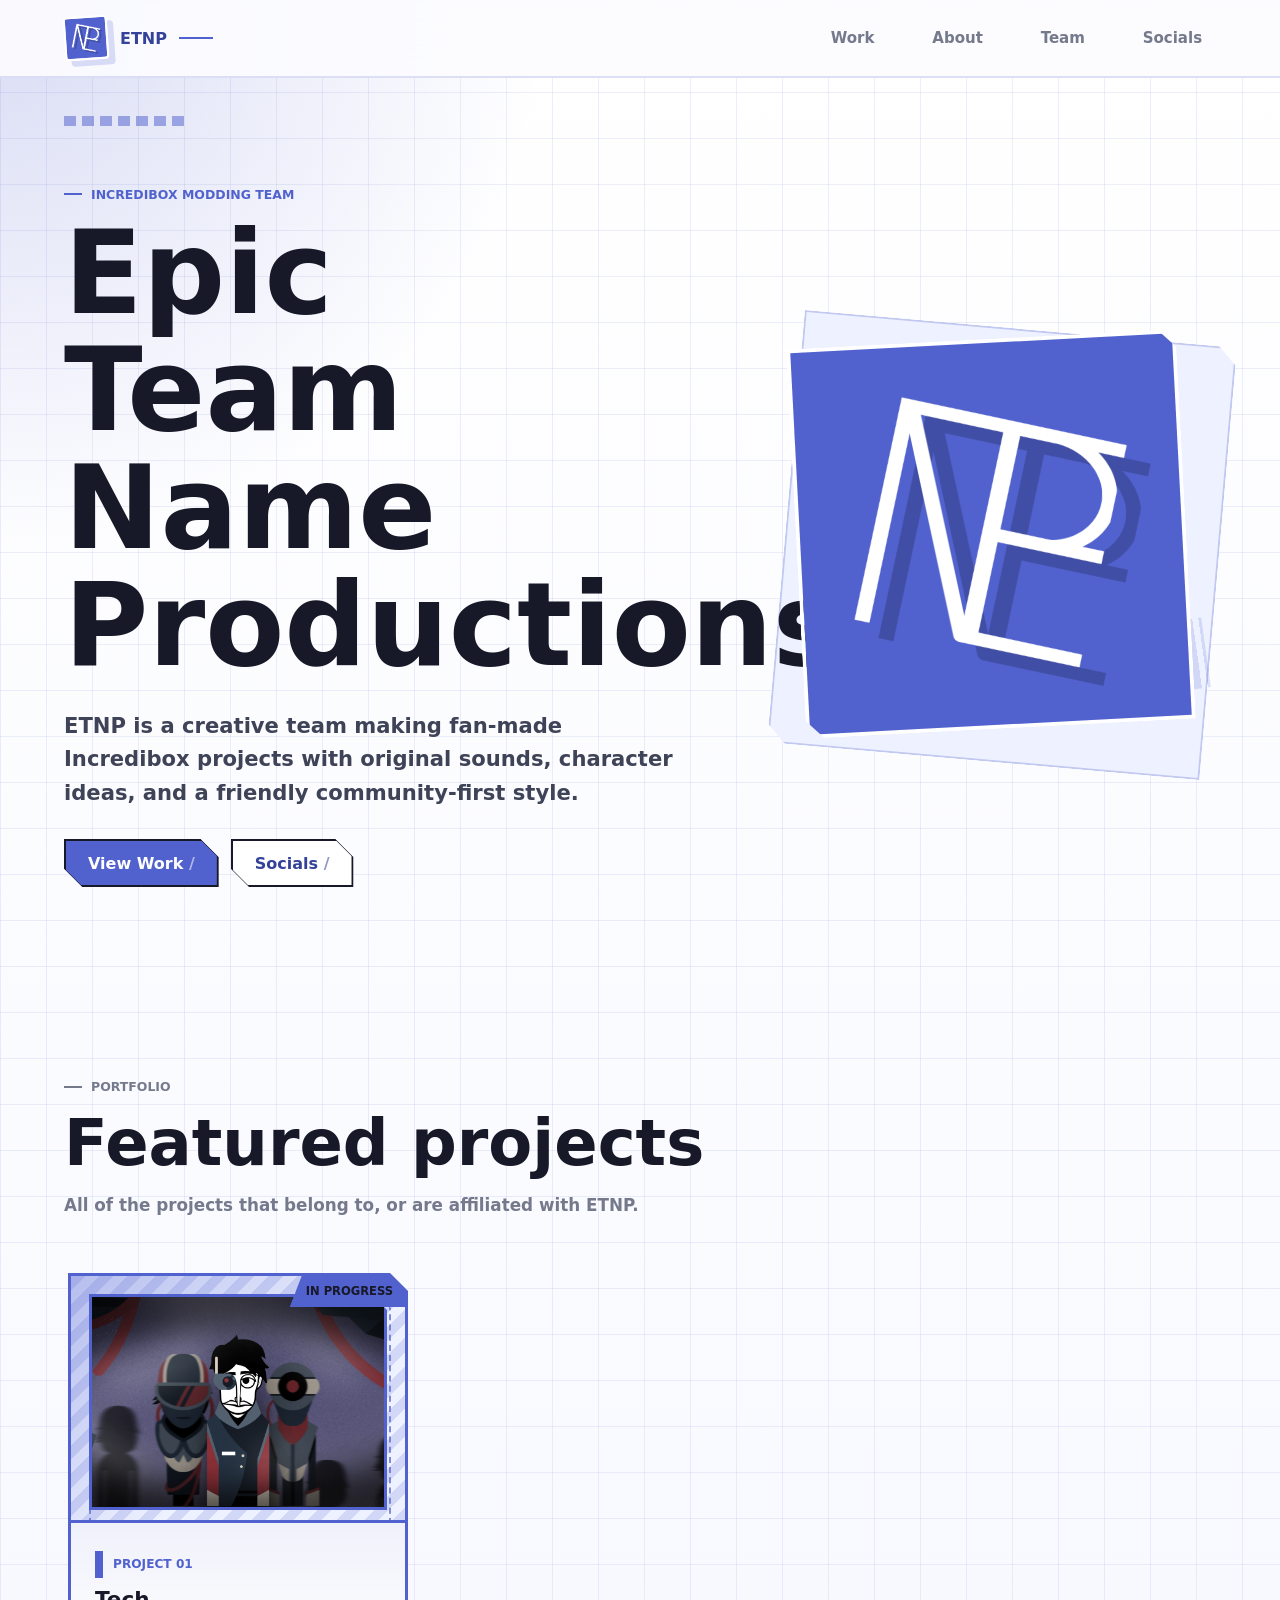
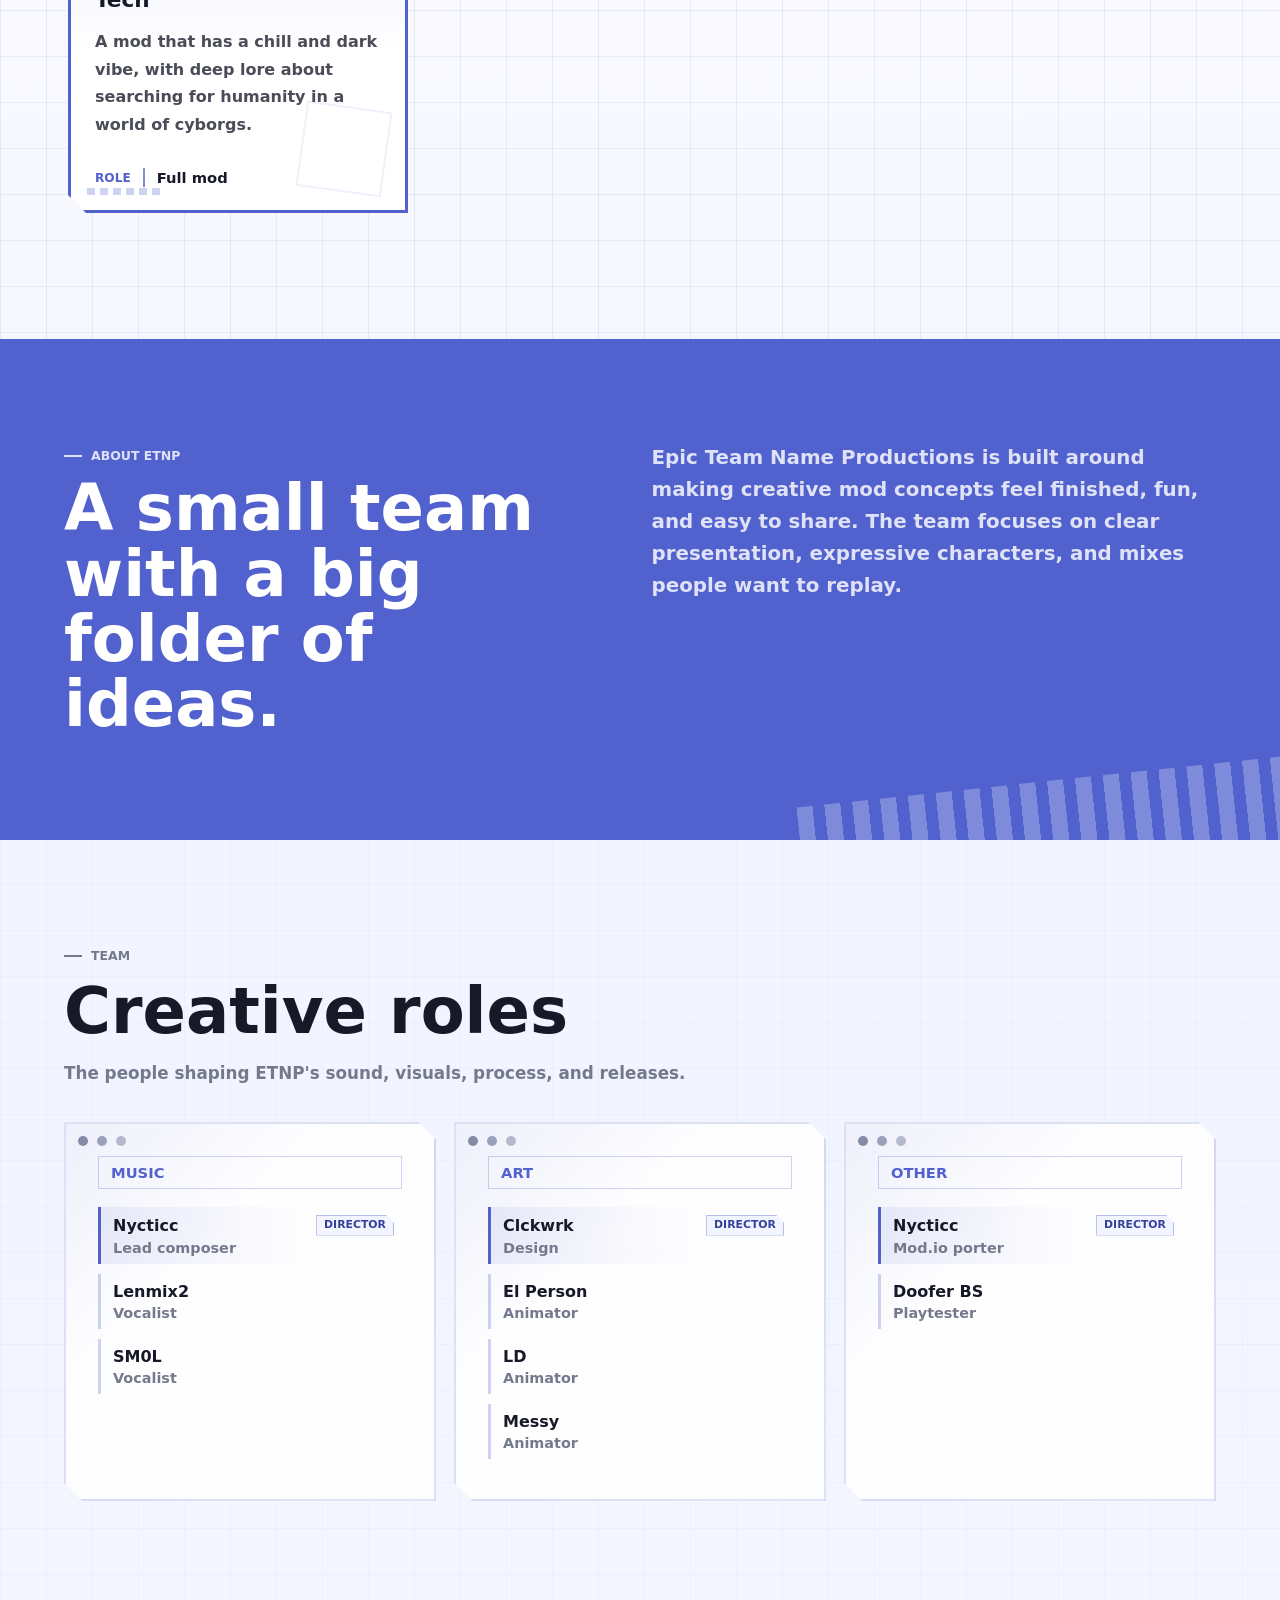
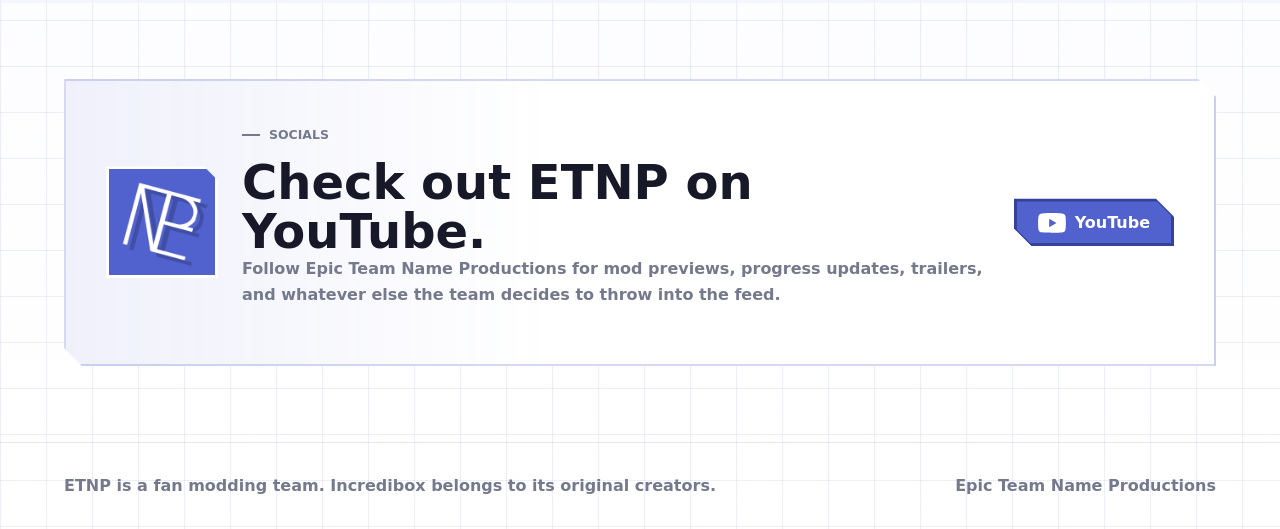
==== commit 892588b0: "Update index.html" ====
--- a/index.html
+++ b/index.html
@@ -6,10 +6,28 @@
   <title>ETNP | Epic Team Name Productions</title>
   <meta name="description" content="Epic Team Name Productions is an Incredibox modding team portfolio.">
   <link rel="stylesheet" href="styles.css">
+  <style>
+    .team-list article::after {
+      top: 12px;
+      left: 12px;
+      right: auto;
+      width: 10px;
+      height: 10px;
+      border-radius: 50%;
+      background: #858ba7;
+      box-shadow: 19px 0 #9ba0bb, 38px 0 #b5b9cd;
+      transition: background-color 260ms ease, box-shadow 260ms ease;
+    }
+
+    .team-list article:hover::after {
+      background: #ff5f57;
+      box-shadow: 19px 0 #febc2e, 38px 0 #28c840;
+    }
+  </style>
 </head>
 <body>
   <header class="site-header">
-    <a class="brand" href="#top" aria-label="ETNP home">
+    <a class="brand" href="/" aria-label="ETNP home">
       <img src="assets/etnp-logo.png" alt="ETNP logo">
       <span>ETNP</span>
     </a>
@@ -53,12 +71,12 @@
             <!--
               To add a card: copy from CARD START through CARD END and paste it inside this project-grid.
               To remove a card: delete from CARD START through CARD END.
-              Every card uses the exact same structure. Edit colors, status, image, title, text, and details.
+              Every card uses the exact same structure. Edit colors, status, image, title, text, and details.
               Set href to the local project page that this card should open.
               --tile-main is the accent, --tile-bg is the image/background area, --tile-panel is behind text, and --tile-ink is text.
             -->
             <!-- CARD START: delete from this line through CARD END to remove this card. -->
-            <a class="project-card tech-card" href="projects/tech.html" style="--tile-main: #ab2934; --tile-bg: #151c26; --tile-panel: #211923; --tile-ink: #f3d4d6;" data-status="in progress" aria-label="Open the Tech project page">
+            <a class="project-card tech-card" href="/projects/tech/" style="--tile-main: #ab2934; --tile-bg: #151c26; --tile-panel: #211923; --tile-ink: #f3d4d6;" data-status="in progress" aria-label="Open the Tech project page">
               <div class="project-image">
                 <img src="assets/tech-logo.png" alt="Project preview placeholder">
               </div>
